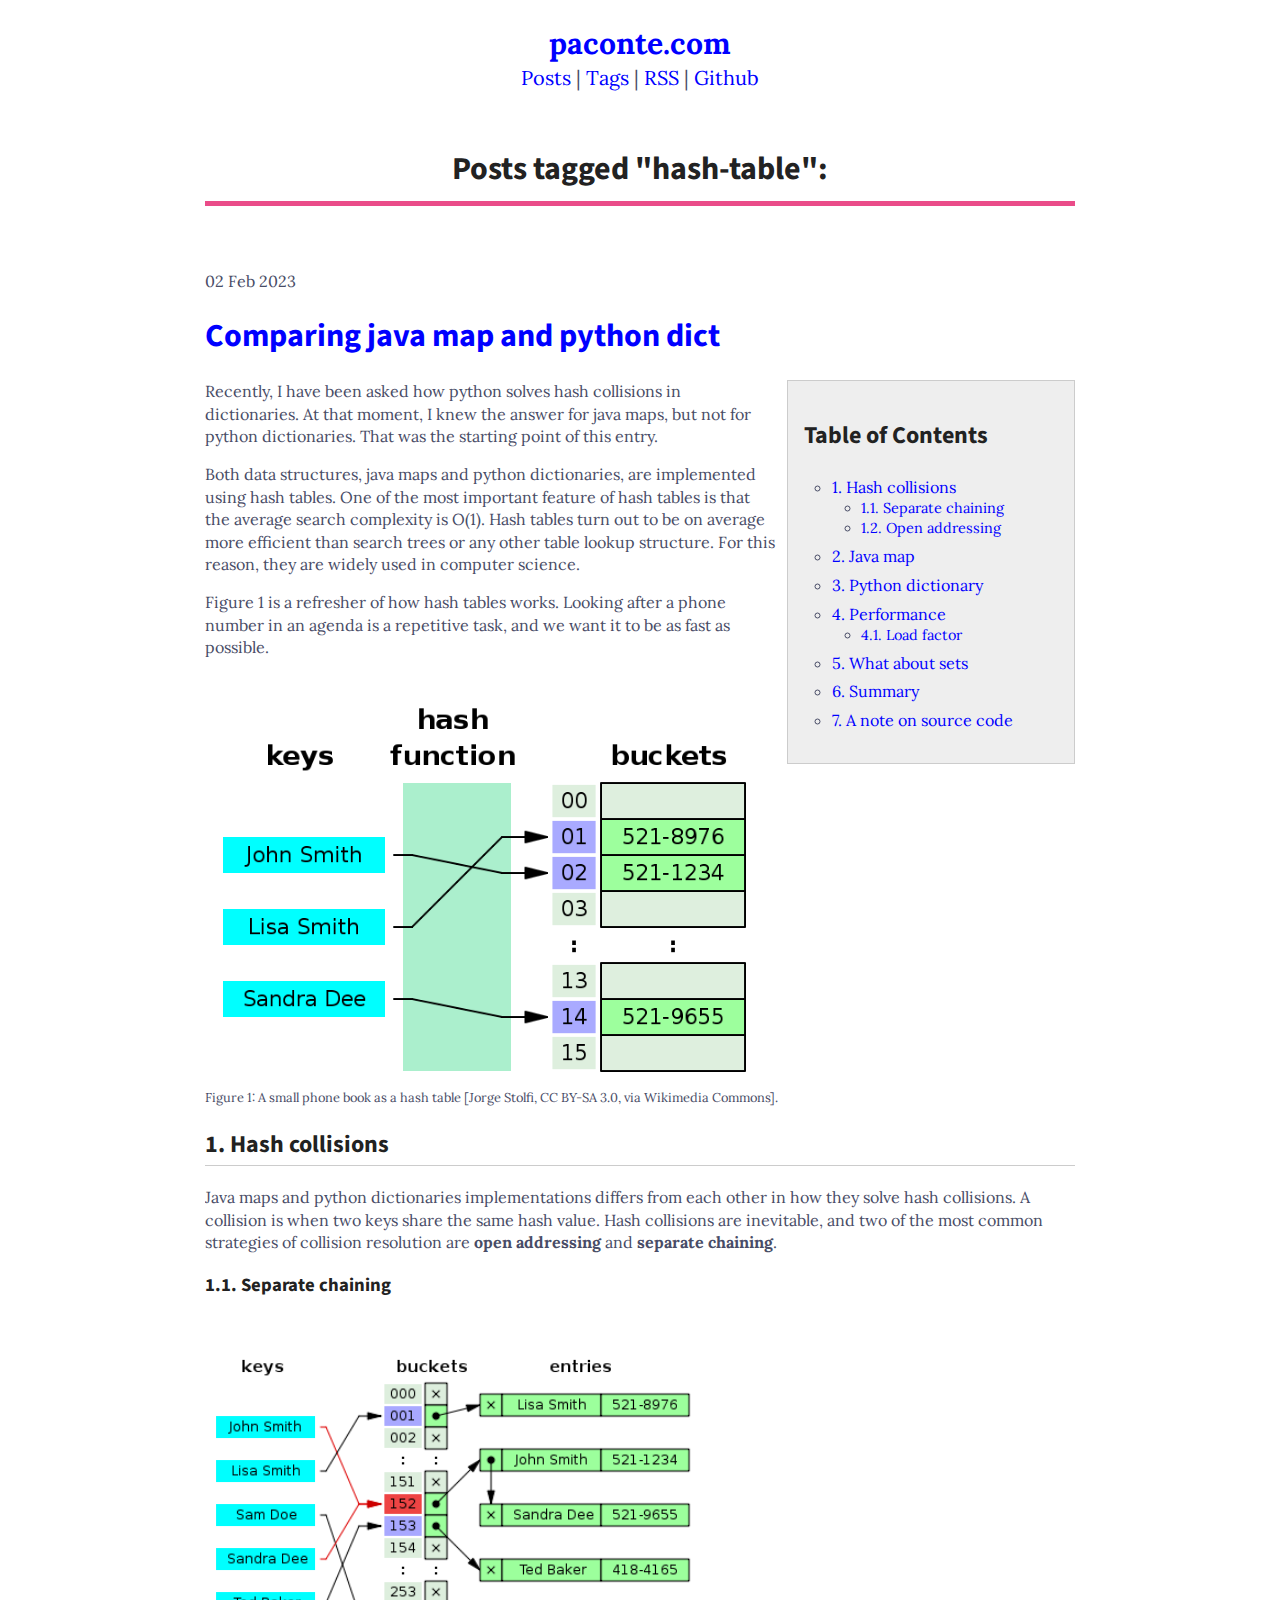
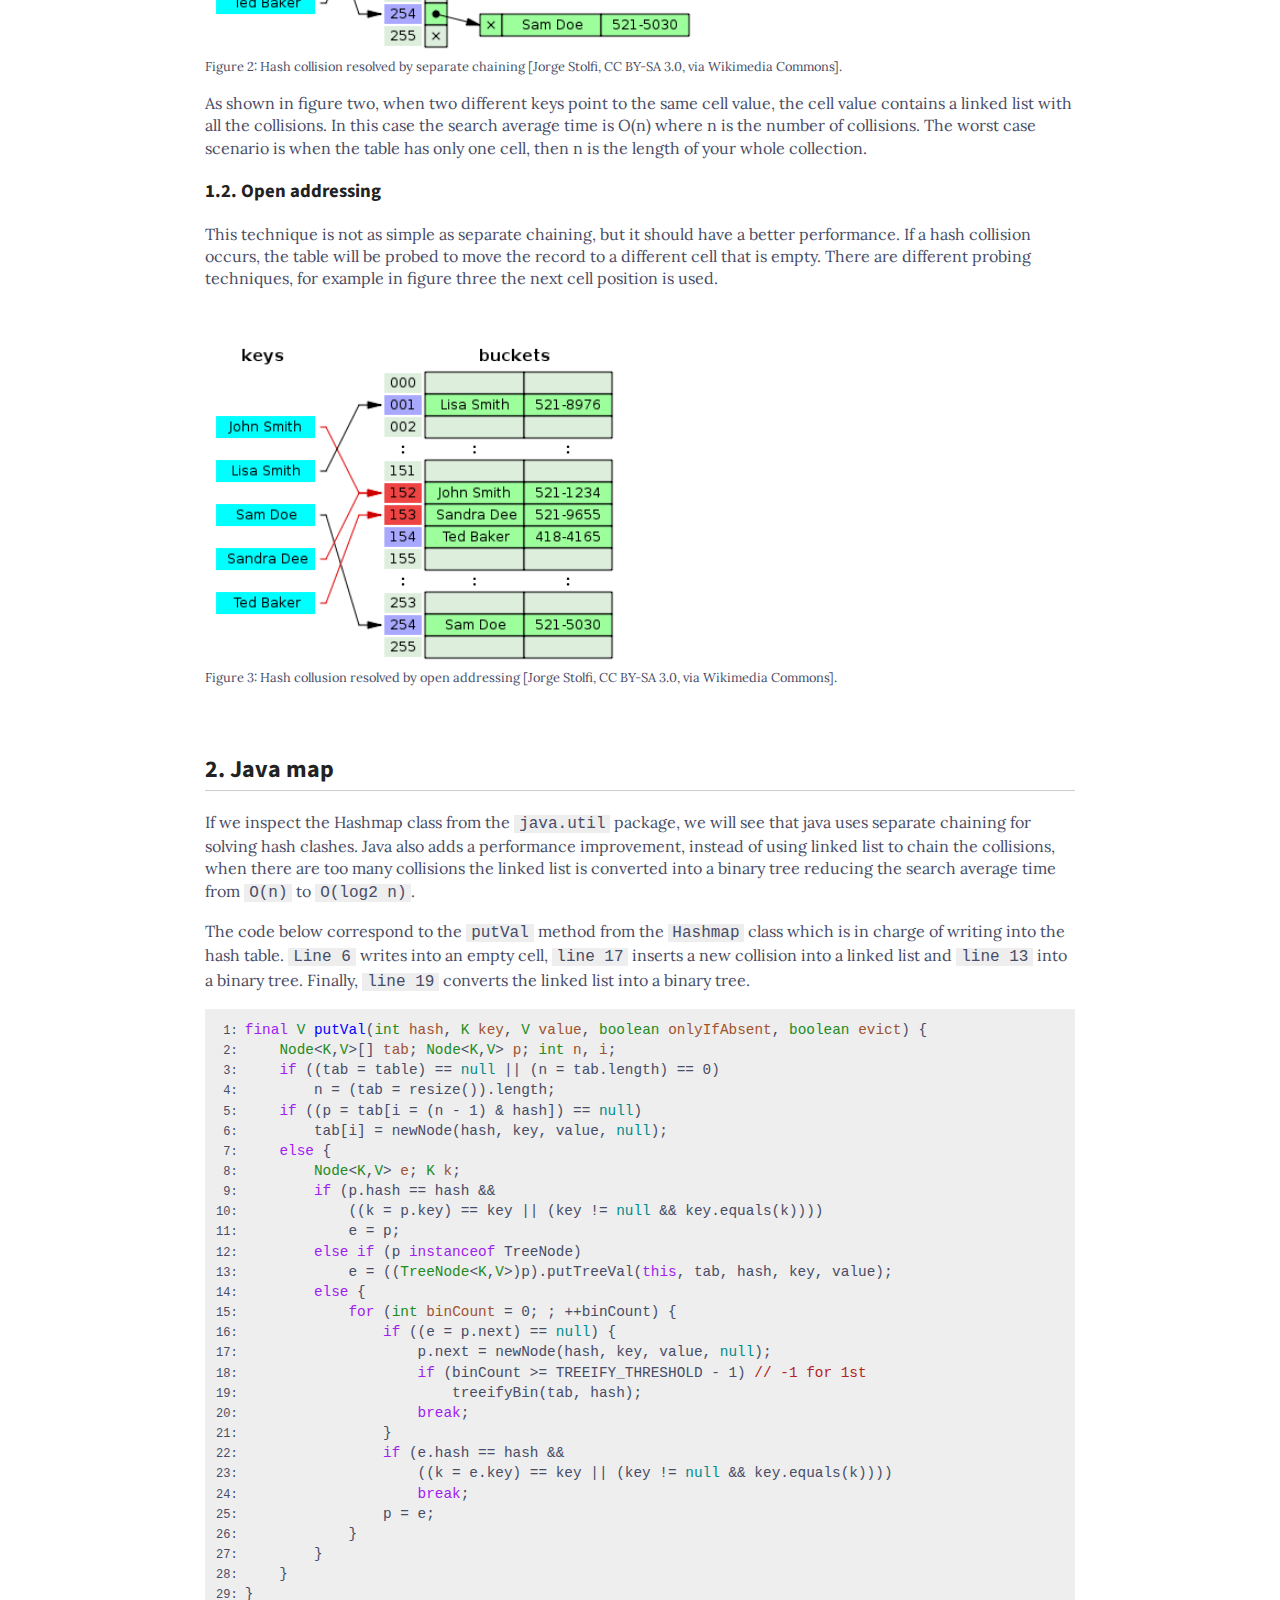
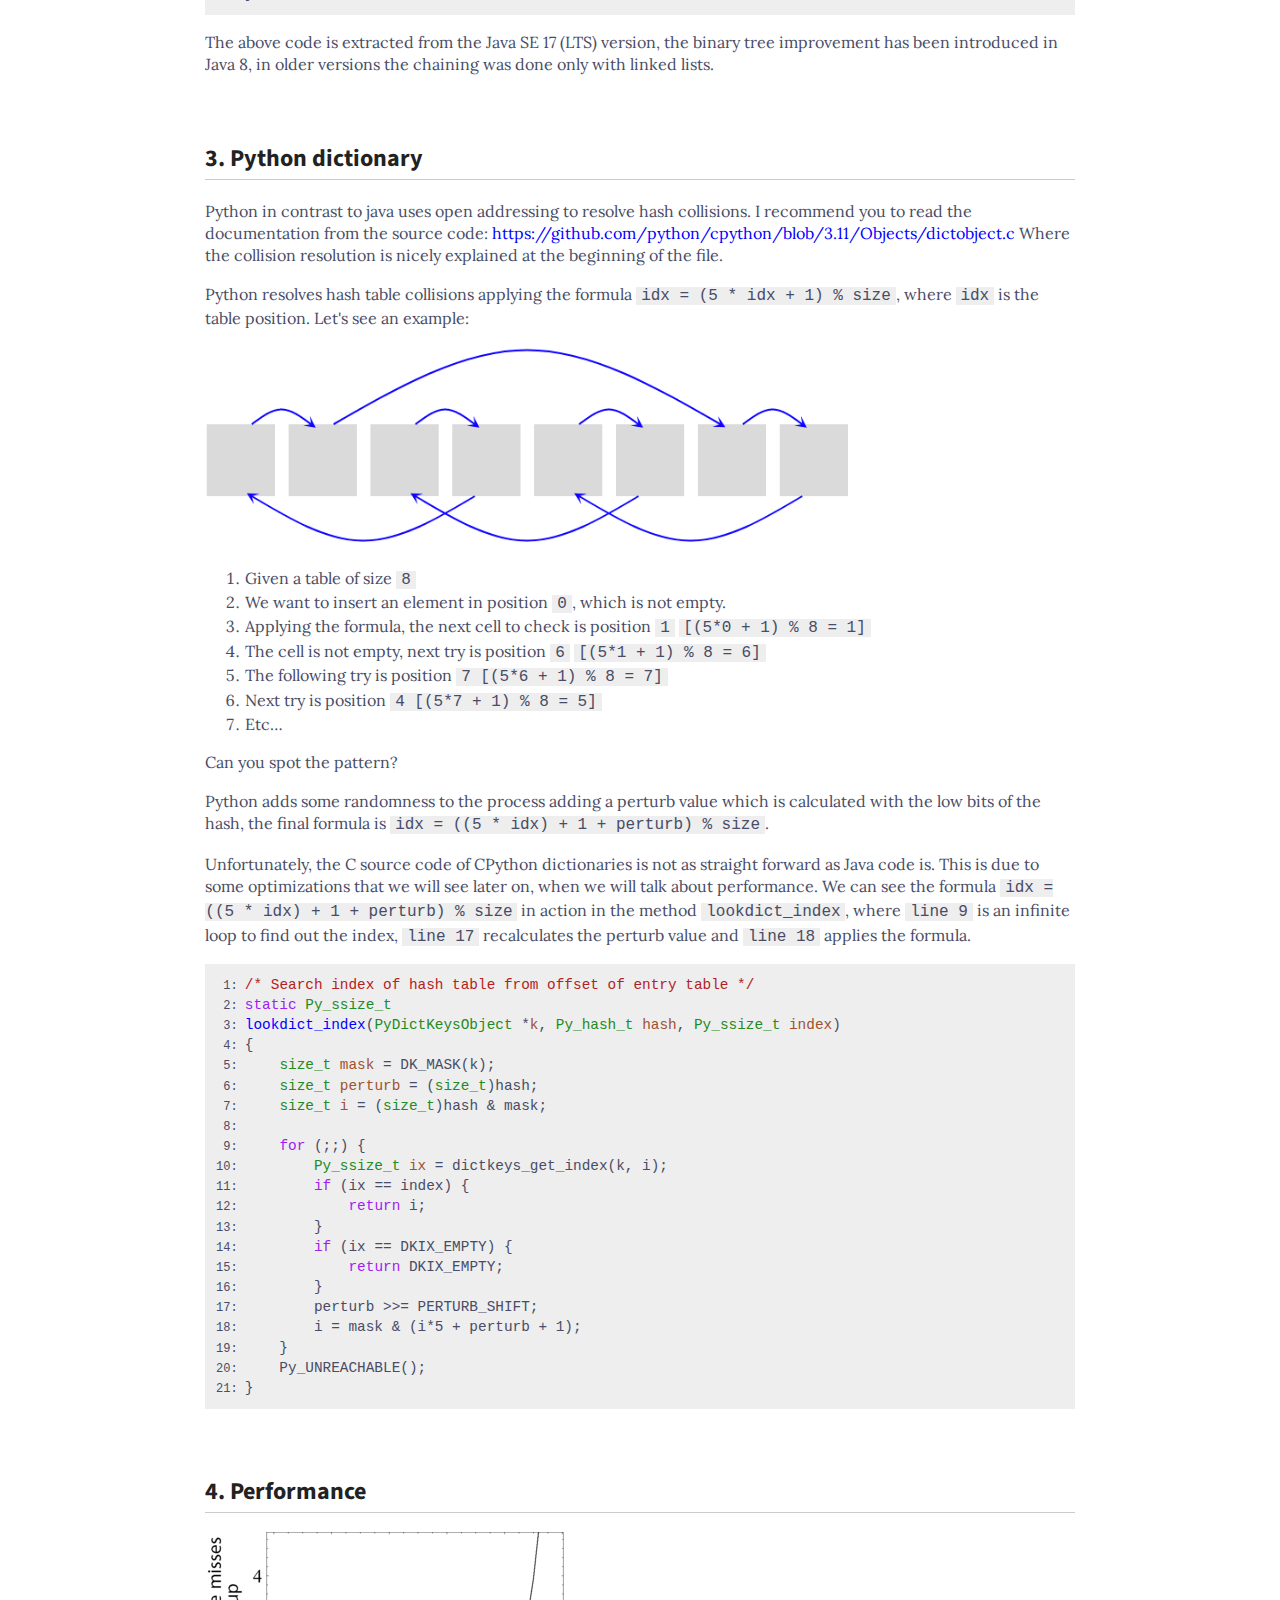
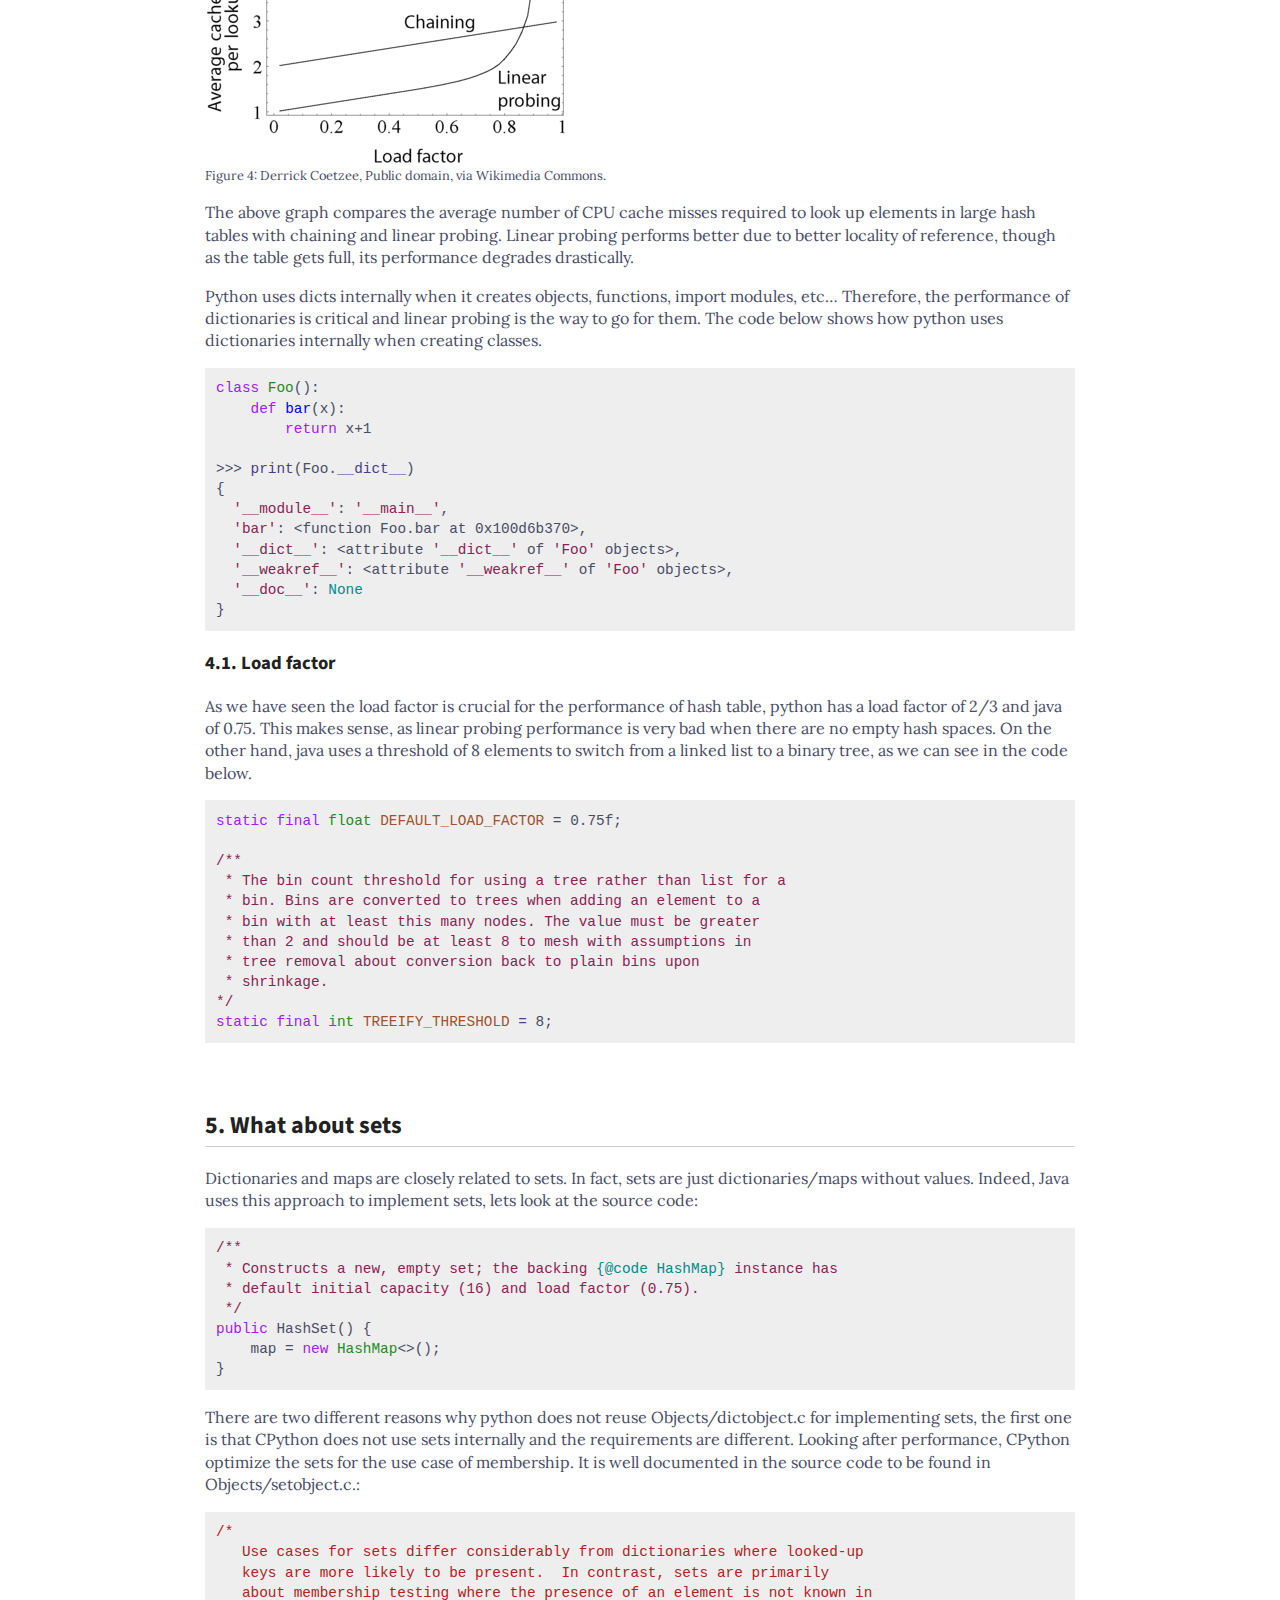
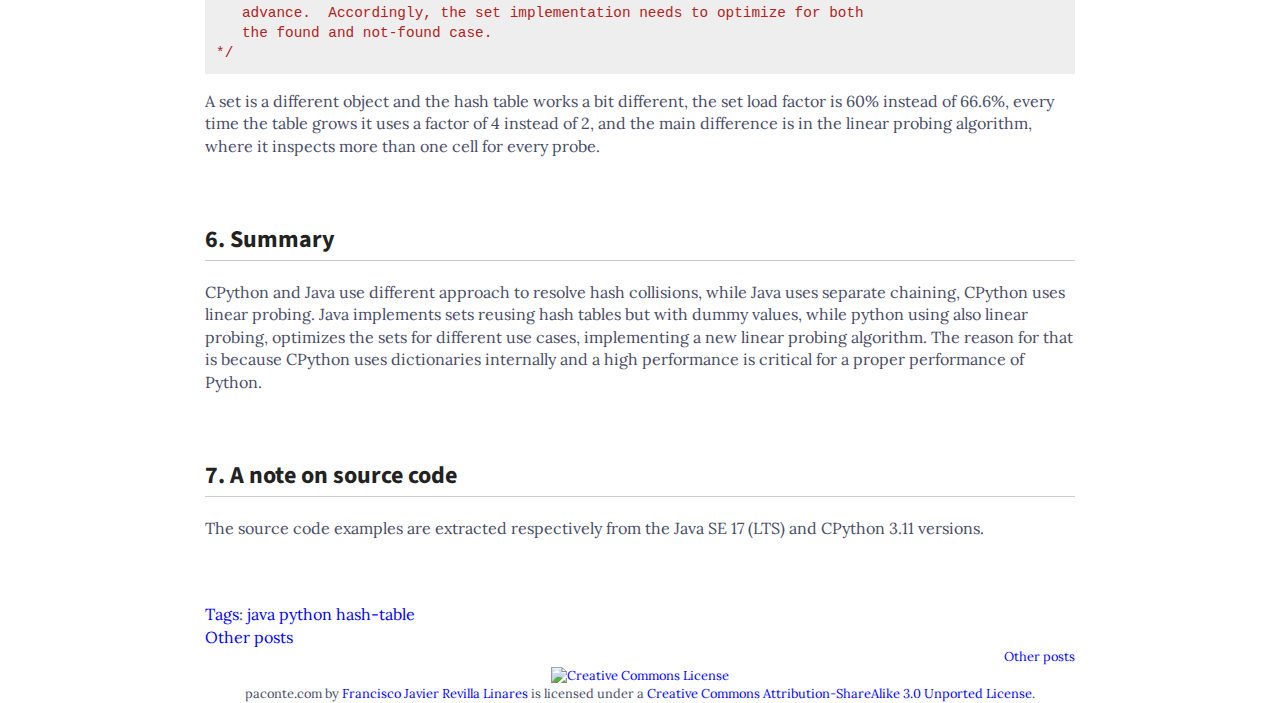
==== tag-hash-table.html @ 25b5b7d2 "First version of the blog." ====
<!DOCTYPE html>
<html lang="en">
<head>
<meta charset="UTF-8">
<link rel="alternate"
      type="application/rss+xml"
      href="https://paconte.com/rss.xml"
      title="RSS feed for https://paconte.com/">
<title>Paconte's blog</title>
<meta name="author" content="Francisco Javier Revilla Linares">
<meta name="referrer" content="no-referrer">
<meta name="viewport" content="initial-scale=1,width=device-width,minimum-scale=1">
<link href= "./static/notes.css" rel="stylesheet" type="text/css" />
<link rel="icon" href="static/favicon.ico"></head>
<body>
<div id="preamble" class="status"><br>
<div class="header">
  <div class="sitelinks">
    <a href="https://paconte.com" style="font-weight:bold;font-size:1.5em;">paconte.com</a><br>
    <a href="https://paconte.com/archive.html">Posts</a>  |  <a href="https://paconte.com/tags.html">Tags</a>  |  <a href="https://paconte.com/rss.xml">RSS</a>  | <a href="https://github.com/paconte">Github</a>
  </div>
</div>
<br>
<br></div>
<div id="content">
<h1 class="title">Posts tagged "hash-table":</h1>
<div class="post-date">02 Feb 2023</div><h1 class="post-title"><a href="https://paconte.com/2023-02-02-comparing-java-map-and-python-dictionary.html">Comparing java map and python dict</a></h1>
<nav id="table-of-contents" role="doc-toc">
<h2>Table of Contents</h2>
<div id="text-table-of-contents" role="doc-toc">
<ul>
<li><a href="#org8d18367">1. Hash collisions</a>
<ul>
<li><a href="#orgeb24349">1.1. Separate chaining</a></li>
<li><a href="#org7d9d505">1.2. Open addressing</a></li>
</ul>
</li>
<li><a href="#orgb540661">2. Java map</a></li>
<li><a href="#orgffb9a43">3. Python dictionary</a></li>
<li><a href="#org7fec450">4. Performance</a>
<ul>
<li><a href="#org183f72b">4.1. Load factor</a></li>
</ul>
</li>
<li><a href="#orgb569bdc">5. What about sets</a></li>
<li><a href="#org23e3da2">6. Summary</a></li>
<li><a href="#org6f526eb">7. A note on source code</a></li>
</ul>
</div>
</nav>
<p>
Recently, I have been asked how python solves hash collisions in
dictionaries. At that moment, I knew the answer for java maps, but
not for python dictionaries. That was the starting point of this entry.<br>
</p>

<p>
Both data structures, java maps and python dictionaries, are implemented
using hash tables. One of the most important feature of hash tables is 
that the average search complexity is O(1). Hash tables turn out to be on
average more efficient than search trees or any other table lookup
structure. For this reason, they are widely used in computer science.<br>
</p>

<p>
Figure 1 is a refresher of how hash tables works. Looking after a phone
number in an agenda is a repetitive task, and we want it to be as fast
as possible.
</p>


<figure id="org9284dd5">
<img src="./images/comparing-java-map-python-dict/hash_table_example_630x460px.svg.png" alt="hash_table_example_630x460px.svg.png" width="567px" height="414px">

<figcaption><span class="figure-number">Figure 1: </span>A small phone book as a hash table [Jorge Stolfi, CC BY-SA 3.0, via Wikimedia Commons].</figcaption>
</figure>


<div id="outline-container-org8d18367" class="outline-2">
<h2 id="org8d18367"><span class="section-number-2">1.</span> Hash collisions</h2>
<div class="outline-text-2" id="text-1">
<p>
Java maps and python dictionaries implementations differs from each
other in how they solve hash collisions. A collision is when two keys
share the same hash value. Hash collisions are inevitable, and two of
the most common strategies of collision resolution are <b>open addressing</b>
and <b>separate chaining</b>.
</p>
</div>

<div id="outline-container-orgeb24349" class="outline-3">
<h3 id="orgeb24349"><span class="section-number-3">1.1.</span> Separate chaining</h3>
<div class="outline-text-3" id="text-1-1">

<figure id="org6eb16a6">
<img src="./images/comparing-java-map-python-dict/hash_table_chaining_450x310px.svg.png" alt="hash_table_chaining_450x310px.svg.png" width="495px" height="341px">

<figcaption><span class="figure-number">Figure 2: </span>Hash collision resolved by separate chaining [Jorge Stolfi, CC BY-SA 3.0, via Wikimedia Commons].</figcaption>
</figure>

<p>
As shown in figure two, when two different keys point to the same cell value,
the cell value contains a linked list with all the collisions. In this case
the search average time is O(n) where n is the number of collisions. The
worst case scenario is when the table has only one cell, then n is the length
of your whole collection.
</p>
</div>
</div>

<div id="outline-container-org7d9d505" class="outline-3">
<h3 id="org7d9d505"><span class="section-number-3">1.2.</span> Open addressing</h3>
<div class="outline-text-3" id="text-1-2">
<p>
This technique is not as simple as separate chaining, but it should have a
better performance. If a hash collision occurs, the table will be probed
to move the record to a different cell that is empty. There are different
probing techniques, for example in figure three the next cell position is used.
</p>


<figure id="orge986632">
<img src="./images/comparing-java-map-python-dict/hash_table_open_addressing_380x330px.svg.png" alt="hash_table_open_addressing_380x330px.svg.png" width="418px" height="363px">

<figcaption><span class="figure-number">Figure 3: </span>Hash collusion resolved by open addressing [Jorge Stolfi, CC BY-SA 3.0, via Wikimedia Commons].</figcaption>
</figure>
</div>
</div>
</div>


<div id="outline-container-orgb540661" class="outline-2">
<h2 id="orgb540661"><span class="section-number-2">2.</span> Java map</h2>
<div class="outline-text-2" id="text-2">
<p>
If we inspect the Hashmap class from the <code>java.util</code> package, we will see
that java uses separate chaining for solving hash clashes. Java also adds
a performance improvement, instead of using linked list to chain the
collisions, when there are too many collisions the linked list is
converted into a binary tree reducing the search average time from <code>O(n)</code>
to <code>O(log2 n)</code>.
</p>

<p>
The code below correspond to the <code>putVal</code> method from the <code>Hashmap</code>
class which is in
charge of writing into the hash table. <code>Line 6</code> writes into an empty
cell, <code>line 17</code> inserts a new collision into a linked list and <code>line 13</code>
into a binary tree. Finally, <code>line 19</code> converts the linked list into a
binary tree.
</p>

<div class="org-src-container">
<pre class="src src-java"><span class="linenr"> 1: </span><span style="color: #a020f0;">final</span> <span style="color: #228b22;">V</span> <span style="color: #0000ff;">putVal</span>(<span style="color: #228b22;">int</span> <span style="color: #a0522d;">hash</span>, <span style="color: #228b22;">K</span> <span style="color: #a0522d;">key</span>, <span style="color: #228b22;">V</span> <span style="color: #a0522d;">value</span>, <span style="color: #228b22;">boolean</span> <span style="color: #a0522d;">onlyIfAbsent</span>, <span style="color: #228b22;">boolean</span> <span style="color: #a0522d;">evict</span>) {
<span class="linenr"> 2: </span>    <span style="color: #228b22;">Node</span>&lt;<span style="color: #228b22;">K</span>,<span style="color: #228b22;">V</span>&gt;[] <span style="color: #a0522d;">tab</span>; <span style="color: #228b22;">Node</span>&lt;<span style="color: #228b22;">K</span>,<span style="color: #228b22;">V</span>&gt; <span style="color: #a0522d;">p</span>; <span style="color: #228b22;">int</span> <span style="color: #a0522d;">n</span>, <span style="color: #a0522d;">i</span>;
<span class="linenr"> 3: </span>    <span style="color: #a020f0;">if</span> ((tab = table) == <span style="color: #008b8b;">null</span> || (n = tab.length) == 0)
<span class="linenr"> 4: </span>        n = (tab = resize()).length;
<span class="linenr"> 5: </span>    <span style="color: #a020f0;">if</span> ((p = tab[i = (n - 1) &amp; hash]) == <span style="color: #008b8b;">null</span>)
<span class="linenr"> 6: </span>        tab[i] = newNode(hash, key, value, <span style="color: #008b8b;">null</span>);
<span class="linenr"> 7: </span>    <span style="color: #a020f0;">else</span> {
<span class="linenr"> 8: </span>        <span style="color: #228b22;">Node</span>&lt;<span style="color: #228b22;">K</span>,<span style="color: #228b22;">V</span>&gt; <span style="color: #a0522d;">e</span>; <span style="color: #228b22;">K</span> <span style="color: #a0522d;">k</span>;
<span class="linenr"> 9: </span>        <span style="color: #a020f0;">if</span> (p.hash == hash &amp;&amp;
<span class="linenr">10: </span>            ((k = p.key) == key || (key != <span style="color: #008b8b;">null</span> &amp;&amp; key.equals(k))))
<span class="linenr">11: </span>            e = p;
<span class="linenr">12: </span>        <span style="color: #a020f0;">else</span> <span style="color: #a020f0;">if</span> (p <span style="color: #a020f0;">instanceof</span> TreeNode)
<span class="linenr">13: </span>            e = ((<span style="color: #228b22;">TreeNode</span>&lt;<span style="color: #228b22;">K</span>,<span style="color: #228b22;">V</span>&gt;)p).putTreeVal(<span style="color: #a020f0;">this</span>, tab, hash, key, value);
<span class="linenr">14: </span>        <span style="color: #a020f0;">else</span> {
<span class="linenr">15: </span>            <span style="color: #a020f0;">for</span> (<span style="color: #228b22;">int</span> <span style="color: #a0522d;">binCount</span> = 0; ; ++binCount) {
<span class="linenr">16: </span>                <span style="color: #a020f0;">if</span> ((e = p.next) == <span style="color: #008b8b;">null</span>) {
<span class="linenr">17: </span>                    p.next = newNode(hash, key, value, <span style="color: #008b8b;">null</span>);
<span class="linenr">18: </span>                    <span style="color: #a020f0;">if</span> (binCount &gt;= TREEIFY_THRESHOLD - 1) <span style="color: #b22222;">// </span><span style="color: #b22222;">-1 for 1st</span>
<span class="linenr">19: </span>                        treeifyBin(tab, hash);
<span class="linenr">20: </span>                    <span style="color: #a020f0;">break</span>;
<span class="linenr">21: </span>                }
<span class="linenr">22: </span>                <span style="color: #a020f0;">if</span> (e.hash == hash &amp;&amp;
<span class="linenr">23: </span>                    ((k = e.key) == key || (key != <span style="color: #008b8b;">null</span> &amp;&amp; key.equals(k))))
<span class="linenr">24: </span>                    <span style="color: #a020f0;">break</span>;
<span class="linenr">25: </span>                p = e;
<span class="linenr">26: </span>            }
<span class="linenr">27: </span>        }
<span class="linenr">28: </span>    }
<span class="linenr">29: </span>}
</pre>
</div>

<p>
The above code is extracted from the Java SE 17 (LTS) version, the binary
tree improvement has been introduced in Java 8, in older versions the
chaining was done only with linked lists.
</p>
</div>
</div>


<div id="outline-container-orgffb9a43" class="outline-2">
<h2 id="orgffb9a43"><span class="section-number-2">3.</span> Python dictionary</h2>
<div class="outline-text-2" id="text-3">
<p>
Python in contrast to java uses open addressing to resolve hash collisions.
I recommend you to read the documentation from the source code: 
<a href="https://github.com/python/cpython/blob/3.11/Objects/dictobject.c">https://github.com/python/cpython/blob/3.11/Objects/dictobject.c</a>
Where the collision resolution is nicely explained at the beginning of the
file.
</p>

<p>
Python resolves hash table collisions applying the formula
<code>idx = (5 * idx + 1) % size</code>, where <code>idx</code> is the table position. 
Let's see an example:<br>
</p>


<figure id="org8027142">
<img src="./images/comparing-java-map-python-dict/python_open_chaining_formula_720x228px.png" alt="python_open_chaining_formula_720x228px.png" width="648px" height="205px">

</figure>

<ol class="org-ol">
<li>Given a table of size <code>8</code></li>
<li>We want to insert an element in position <code>0</code>, which is not empty.</li>
<li>Applying the formula, the next cell to check is position <code>1</code>  <code>[(5*0 + 1) % 8 = 1]</code></li>
<li>The cell is not empty, next try is position <code>6</code> <code>[(5*1 + 1) % 8 = 6]</code></li>
<li>The following try is position <code>7 [(5*6 + 1) % 8 = 7]</code></li>
<li>Next try is position  <code>4 [(5*7 + 1) % 8 = 5]</code></li>
<li>Etc&#x2026;</li>
</ol>

<p>
Can you spot the pattern?
</p>

<p>
Python adds some randomness to the process adding a perturb value which is
calculated with the low bits of the hash, the final formula is
<code>idx = ((5 * idx) + 1 + perturb) % size</code>.
</p>


<p>
Unfortunately, the C source code of CPython dictionaries is not as straight
forward as Java code is. This is due to some optimizations that we will
see later on, when we will talk about performance. We can see the formula
<code>idx = ((5 * idx) + 1 + perturb) % size</code>
in action in the method <code>lookdict_index</code>, where <code>line 9</code> is an infinite
loop to find out the index, <code>line 17</code> recalculates the perturb value and
<code>line 18</code> applies the formula.
</p>


<div class="org-src-container">
<pre class="src src-c"><span class="linenr"> 1: </span><span style="color: #b22222;">/* </span><span style="color: #b22222;">Search index of hash table from offset of entry table</span><span style="color: #b22222;"> */</span>
<span class="linenr"> 2: </span><span style="color: #a020f0;">static</span> <span style="color: #228b22;">Py_ssize_t</span>
<span class="linenr"> 3: </span><span style="color: #0000ff;">lookdict_index</span>(<span style="color: #228b22;">PyDictKeysObject</span> *<span style="color: #a0522d;">k</span>, <span style="color: #228b22;">Py_hash_t</span> <span style="color: #a0522d;">hash</span>, <span style="color: #228b22;">Py_ssize_t</span> <span style="color: #a0522d;">index</span>)
<span class="linenr"> 4: </span>{
<span class="linenr"> 5: </span>    <span style="color: #228b22;">size_t</span> <span style="color: #a0522d;">mask</span> = DK_MASK(k);
<span class="linenr"> 6: </span>    <span style="color: #228b22;">size_t</span> <span style="color: #a0522d;">perturb</span> = (<span style="color: #228b22;">size_t</span>)hash;
<span class="linenr"> 7: </span>    <span style="color: #228b22;">size_t</span> <span style="color: #a0522d;">i</span> = (<span style="color: #228b22;">size_t</span>)hash &amp; mask;
<span class="linenr"> 8: </span>
<span class="linenr"> 9: </span>    <span style="color: #a020f0;">for</span> (;;) {
<span class="linenr">10: </span>        <span style="color: #228b22;">Py_ssize_t</span> <span style="color: #a0522d;">ix</span> = dictkeys_get_index(k, i);
<span class="linenr">11: </span>        <span style="color: #a020f0;">if</span> (ix == index) {
<span class="linenr">12: </span>            <span style="color: #a020f0;">return</span> i;
<span class="linenr">13: </span>        }
<span class="linenr">14: </span>        <span style="color: #a020f0;">if</span> (ix == DKIX_EMPTY) {
<span class="linenr">15: </span>            <span style="color: #a020f0;">return</span> DKIX_EMPTY;
<span class="linenr">16: </span>        }
<span class="linenr">17: </span>        perturb &gt;&gt;= PERTURB_SHIFT;
<span class="linenr">18: </span>        i = mask &amp; (i*5 + perturb + 1);
<span class="linenr">19: </span>    }
<span class="linenr">20: </span>    Py_UNREACHABLE();
<span class="linenr">21: </span>}
</pre>
</div>
</div>
</div>

<div id="outline-container-org7fec450" class="outline-2">
<h2 id="org7fec450"><span class="section-number-2">4.</span> Performance</h2>
<div class="outline-text-2" id="text-4">

<figure id="orga9baba5">
<img src="./images/comparing-java-map-python-dict/hash_table_average_insertion_time_362x235px.png" alt="hash_table_average_insertion_time_362x235px.png" width="362px" height="235px">

<figcaption><span class="figure-number">Figure 4: </span>Derrick Coetzee, Public domain, via Wikimedia Commons.</figcaption>
</figure>


<p>
The above graph compares the average number of CPU cache
misses required to look up elements in large hash tables with chaining
and linear probing. Linear probing performs better due to better locality
of reference, though as the table gets full, its performance degrades
drastically.
</p>

<p>
Python uses dicts internally when it creates objects, functions,
import modules, etc&#x2026; Therefore, the performance of dictionaries is
critical and linear probing is the way to go for them. The code below
shows how python uses dictionaries internally when creating classes.
</p>

<div class="org-src-container">
<pre class="src src-python"><span style="color: #a020f0;">class</span> <span style="color: #228b22;">Foo</span>():
    <span style="color: #a020f0;">def</span> <span style="color: #0000ff;">bar</span>(x):
        <span style="color: #a020f0;">return</span> x+1

&gt;&gt;&gt; <span style="color: #483d8b;">print</span>(Foo.<span style="color: #483d8b;">__dict__</span>)
{
  <span style="color: #8b2252;">'__module__'</span>: <span style="color: #8b2252;">'__main__'</span>,
  <span style="color: #8b2252;">'bar'</span>: &lt;function Foo.bar at 0x100d6b370&gt;,
  <span style="color: #8b2252;">'__dict__'</span>: &lt;attribute <span style="color: #8b2252;">'__dict__'</span> of <span style="color: #8b2252;">'Foo'</span> objects&gt;,
  <span style="color: #8b2252;">'__weakref__'</span>: &lt;attribute <span style="color: #8b2252;">'__weakref__'</span> of <span style="color: #8b2252;">'Foo'</span> objects&gt;,
  <span style="color: #8b2252;">'__doc__'</span>: <span style="color: #008b8b;">None</span>
}
</pre>
</div>
</div>


<div id="outline-container-org183f72b" class="outline-3">
<h3 id="org183f72b"><span class="section-number-3">4.1.</span> Load factor</h3>
<div class="outline-text-3" id="text-4-1">
<p>
As we have seen the load factor is crucial for the performance of hash table,
python has a load factor of 2/3 and java of 0.75. This makes sense, as linear
probing performance is very bad when there are no empty hash spaces. On the
other hand, java uses a threshold of 8 elements to switch from a linked list
to a binary tree, as we can see in the code below.
</p>

<div class="org-src-container">
<pre class="src src-java"><span style="color: #a020f0;">static</span> <span style="color: #a020f0;">final</span> <span style="color: #228b22;">float</span> <span style="color: #a0522d;">DEFAULT_LOAD_FACTOR</span> = 0.75f;

<span style="color: #8b2252;">/**</span>
<span style="color: #8b2252;"> * The bin count threshold for using a tree rather than list for a</span>
<span style="color: #8b2252;"> * bin. Bins are converted to trees when adding an element to a</span>
<span style="color: #8b2252;"> * bin with at least this many nodes. The value must be greater</span>
<span style="color: #8b2252;"> * than 2 and should be at least 8 to mesh with assumptions in</span>
<span style="color: #8b2252;"> * tree removal about conversion back to plain bins upon</span>
<span style="color: #8b2252;"> * shrinkage.</span>
<span style="color: #8b2252;">*/</span>
<span style="color: #a020f0;">static</span> <span style="color: #a020f0;">final</span> <span style="color: #228b22;">int</span> <span style="color: #a0522d;">TREEIFY_THRESHOLD</span> = 8;
</pre>
</div>
</div>
</div>
</div>


<div id="outline-container-orgb569bdc" class="outline-2">
<h2 id="orgb569bdc"><span class="section-number-2">5.</span> What about sets</h2>
<div class="outline-text-2" id="text-5">
<p>
Dictionaries and maps are closely related to sets. In fact, sets are just
dictionaries/maps without values. Indeed, Java uses this approach to
implement sets, lets look at the source code: 
</p>

<div class="org-src-container">
<pre class="src src-java"><span style="color: #8b2252;">/**</span>
<span style="color: #8b2252;"> * Constructs a new, empty set; the backing </span><span style="color: #008b8b;">{@code HashMap}</span><span style="color: #8b2252;"> instance has</span>
<span style="color: #8b2252;"> * default initial capacity (16) and load factor (0.75).</span>
<span style="color: #8b2252;"> */</span>
<span style="color: #a020f0;">public</span> HashSet() {
    map = <span style="color: #a020f0;">new</span> <span style="color: #228b22;">HashMap</span>&lt;&gt;();
}
</pre>
</div>

<p>
There are two different reasons why python does not reuse Objects/dictobject.c for
implementing sets,
the first one is that CPython does not use sets internally and the requirements
are different. Looking after performance, CPython optimize the sets for the use
case of membership. It is well documented in the source code to be found in
Objects/setobject.c.:
</p>

<div class="org-src-container">
<pre class="src src-c"><span style="color: #b22222;">/*</span>
<span style="color: #b22222;">   Use cases for sets differ considerably from dictionaries where looked-up</span>
<span style="color: #b22222;">   keys are more likely to be present.  In contrast, sets are primarily</span>
<span style="color: #b22222;">   about membership testing where the presence of an element is not known in</span>
<span style="color: #b22222;">   advance.  Accordingly, the set implementation needs to optimize for both</span>
<span style="color: #b22222;">   the found and not-found case.</span>
<span style="color: #b22222;">*/</span>
</pre>
</div>

<p>
A set is a different object and the hash table works a bit different,
the set load factor is 60% instead of 66.6%, every time the table grows
it uses a factor of 4 instead of 2, and the main difference is in the
linear probing algorithm, where it inspects more than one cell for every
probe. 
</p>
</div>
</div>

<div id="outline-container-org23e3da2" class="outline-2">
<h2 id="org23e3da2"><span class="section-number-2">6.</span> Summary</h2>
<div class="outline-text-2" id="text-6">
<p>
CPython and Java use different approach to resolve hash collisions,
while Java uses separate chaining, CPython uses linear probing. Java
implements sets reusing hash tables but with dummy values, while python
using also linear probing, optimizes the sets for different use cases,
implementing a new linear probing algorithm. The reason for that is because
CPython uses dictionaries internally and a high performance is critical
for a proper performance of Python.
</p>
</div>
</div>

<div id="outline-container-org6f526eb" class="outline-2">
<h2 id="org6f526eb"><span class="section-number-2">7.</span> A note on source code</h2>
<div class="outline-text-2" id="text-7">
<p>
The source code examples are extracted respectively from the Java SE 17
(LTS) and CPython 3.11 versions.
</p>
</div>
</div>
<div class="taglist"><a href="https://paconte.com/tags.html">Tags</a>: <a href="https://paconte.com/tag-java.html">java</a> <a href="https://paconte.com/tag-python.html">python</a> <a href="https://paconte.com/tag-hash-table.html">hash-table</a> </div><div id="archive">
<a href="https://paconte.com/archive.html">Other posts</a>
</div>
</div>
<div id="postamble" class="status"><div id="archive"><a href="https://paconte.com/archive.html">Other posts</a></div>
<center><a rel="license" href="https://creativecommons.org/licenses/by-sa/3.0/"><img alt="Creative Commons License" style="border-width:0" src="https://i.creativecommons.org/l/by-sa/3.0/88x31.png" /></a><br /><span xmlns:dct="https://purl.org/dc/terms/" href="https://purl.org/dc/dcmitype/Text" property="dct:title" rel="dct:type">paconte.com</span> by <a xmlns:cc="https://creativecommons.org/ns#" href="https://paconte.com" property="cc:attributionName" rel="cc:attributionURL">Francisco Javier Revilla Linares</a> is licensed under a <a rel="license" href="https://creativecommons.org/licenses/by-sa/3.0/">Creative Commons Attribution-ShareAlike 3.0 Unported License</a>.</center></div>
</body>
</html>
---- static/notes.css ----
/* Welcome to Compass.
 * In this file you should write your main styles. (or centralize your imports)
 * Import this file using the following HTML or equivalent:
 * <link href="/static/css/notes.css" media="screen, projection" rel="stylesheet" type="text/css" /> */
/* use normalize.css instead of reset
   http://stackoverflow.com/a/8357635/114833 */
/* @import "compass/reset"; */
@import "https://fonts.googleapis.com/css?family=Lora:400,400i,700,700i|Source+Code+Pro|Source+Sans+Pro:700,700i";
/*! HTML5 Boilerplate v4.3.0 | MIT License | http://h5bp.com/ */
/*
 * What follows is the result of much research on cross-browser styling.
 * Credit left inline and big thanks to Nicolas Gallagher, Jonathan Neal,
 * Kroc Camen, and the H5BP dev community and team.
 */
/* ==========================================================================
   Base styles: opinionated defaults
   ========================================================================== */
html,
button,
input,
select,
textarea {
  color: #484C66;
}

html {
  font-size: 90%;
  line-height: 1.4;
}

*,
*:before,
*:after {
  -moz-box-sizing: border-box;
  -webkit-box-sizing: border-box;
  box-sizing: border-box;
}

a {
  white-space: pre;
  white-space: pre-wrap;
  white-space: pre-line;
  white-space: -pre-wrap;
  white-space: -o-pre-wrap;
  white-space: -moz-pre-wrap;
  white-space: -hp-pre-wrap;
  word-wrap: break-word;
  text-decoration: none;
}
a:hover {
  color: #EA4C89;
}

/*
 * Remove text-shadow in selection highlight: h5bp.com/i
 * These selection rule sets have to be separate.
 * Customize the background color to match your design.
 */
::-moz-selection {
  background: #EA4C89;
  color: #FFF;
  text-shadow: none;
}

::selection {
  background: #EA4C89;
  color: #FFF;
  text-shadow: none;
}

/*
 * A better looking default horizontal rule
 */
hr {
  display: block;
  height: 1px;
  border: 0;
  border-top: 1px dashed #CCC;
  margin: 1em 0;
  padding: 0;
}

/*
 * Remove the gap between images, videos, audio and canvas and the bottom of
 * their containers: h5bp.com/i/440
 */
audio,
canvas,
img,
video {
  vertical-align: middle;
}

/*
 * Remove default fieldset styles.
 */
fieldset {
  border: 0;
  margin: 0;
  padding: 0;
}

/*
 * Allow only vertical resizing of textareas.
 */
textarea {
  resize: vertical;
}

/* ==========================================================================
   Author's custom styles
   ========================================================================== */
.todo,
.done,
.tag {
  font-family: "Source Pro", Monaco, "Courier New", monospace;
  padding: 0 0.3em;
  background-color: #EEE;
  border: 1px solid #CCC;
}

.todo {
  color: #DD4433;
}

.done {
  color: #44934B;
}

.tag {
  font-size: 80%;
  font-weight: normal;
  margin: 0 0.3em;
  display: none;
}

.timestamp {
  color: #BEBEBE;
}

.timestamp-kwd {
  color: #5F9EA0;
}

.right {
  margin-left: auto;
  margin-right: 0px;
  text-align: right;
}

.left {
  margin-left: 0px;
  margin-right: auto;
  text-align: left;
}

.center {
  margin-left: auto;
  margin-right: auto;
  text-align: center;
}

.underline {
  text-decoration: underline;
}

#postamble p,
#preamble p {
  font-size: 90%;
  margin: .2em;
}

pre,
code {
  font-family: "Source Pro", Monaco, "Courier New", monospace;
  padding-left: 0.3em;
  padding-right: 0.3em;
}

pre {
  font-size: 90%;
  padding: 8pt;
  overflow: auto;
  white-space: pre;
  word-wrap: normal;
}

pre.src {
  position: relative;
}
pre.src:before {
  display: none;
  position: absolute;
  background-color: #FFF;
  top: 0.5em;
  right: 0.5em;
  padding: 4px;
  border: 1px solid #CCC;
}

pre.src-sh:before {
  content: "Shell Script";
}

pre.src-bash:before {
  content: "Bash Script";
}

pre.src-emacs-lisp:before {
  content: "Emacs Lisp";
}

pre.src-R:before {
  content: "R";
}

pre.src-perl:before {
  content: "Perl";
}

pre.src-java:before {
  content: "Java";
}

pre.src-sql:before {
  content: "SQL";
}

pre.src-c:before {
  content: "C";
}

pre.src-cpp:before {
  content: "C++";
}

pre.src-html:before {
  content: "HTML";
}

table {
  border-collapse: collapse;
  display: block;
  overflow-x: auto;
}

caption.t-above {
  caption-side: top;
}

caption.t-bottom {
  caption-side: bottom;
}

td, th {
  vertical-align: top;
  border: 1px solid #CCC;
  padding: 0.5em;
}

th.right {
  text-align: center;
}

th.left {
  text-align: center;
}

th.center {
  text-align: center;
}

td.right {
  text-align: right;
}

td.left {
  text-align: left;
}

td.center {
  text-align: center;
}

dt {
  font-weight: bold;
}

#footnotes {
  border-top: 5px solid #EA4C89;
  margin-bottom: 5em;
}
#footnotes h2 {
  display: none;
}

#text-footnotes {
  margin-top: 1em;
}

.footpara:nth-child(2) {
  display: inline;
}

.footpara {
  display: block;
}

.footdef sup:before {
  content: "[";
}
.footdef sup:after {
  content: "]";
}
.footdef p {
  display: inline;
}

figure {
    margin: 0;
}
figure img {
  max-width: 100%;
}

figcaption {
    #text-align: center;
  font-size: 0.8rem;
}

.inlinetask {
  padding: 10px;
  border: 2px solid gray;
  margin: 10px;
  background: #ffffcc;
}

#org-div-home-and-up {
  text-align: right;
  font-size: 70%;
  white-space: nowrap;
}

textarea {
  overflow-x: auto;
}

.linenr {
  font-size: smaller;
}

.code-highlighted {
  background-color: #ffff00;
}

.org-info-js_info-navigation {
  border-style: none;
}

#org-info-js_console-label {
  font-size: 10px;
  font-weight: bold;
  white-space: nowrap;
}

.org-info-js_search-highlight {
  background-color: #ffff00;
  color: #000000;
  font-weight: bold;
}

p.verse,
blockquote {
  margin: 0;
  padding: 0;
  padding-left: 3%;
  border-left: 5px solid #EA4C89;
}

body {
  font-family: Lora, Palatino, Georgia, serif;
  width: 92%;
#  max-width: 1024px;
  max-width: 23cm;
  margin: 0 auto;
  background-color: #FFF;
}

h2 {
  line-height: 1.62em;
}

.title {
  margin: 0 0 2em 0;
  line-height: 2em;
  border-bottom: 5px solid #EA4C89;
  text-align: center;
}

#postamble {
  font-size: 80%;
  line-height: 1.4em;
  text-align: right;
}

h1, h2, h3, h4, h5, h6 {
  font-family: "Source Sans Pro", sans-serif;
  color: #222;
}

.outline-2 {
  margin-bottom: 4em;
}
.outline-2 h2 {
  border-bottom: 1px solid #CCC;
}

.outline-text-2 code, pre {
  background-color: #EEE;
}

#table-of-contents {
  display: none;
  margin-left: 0.5em;
}

#text-table-of-contents ul {
  padding-left: 1.8em;
}
#text-table-of-contents li {
  list-style-type: circle;
  margin: 0.4em 0;
}
#text-table-of-contents ul ul {
  margin: 0;
}
#text-table-of-contents li li {
  font-weight: normal;
  font-size: 90%;
  margin: 0;
}

#content {
  overflow: hidden;
  *zoom: 1;
}

/* ==========================================================================
   EXAMPLE Media Queries for Responsive Design.
   These examples override the primary ('mobile first') styles.
   Modify as content requires.
   ========================================================================== */
@media only screen and (min-width: 35em) {
  /* Style adjustments for viewports that meet the condition */
}
@media print, (-o-min-device-pixel-ratio: 5 / 4), (-webkit-min-device-pixel-ratio: 1.25), (min-resolution: 120dpi) {
  /* Style adjustments for high resolution devices */
}
/* ==========================================================================
   Print styles.
   Inlined to avoid required HTTP connection: h5bp.com/r
   ========================================================================== */
@media print {
  * {
    background: transparent !important;
    color: #000 !important;
    /* Black prints faster: h5bp.com/s */
    box-shadow: none !important;
    text-shadow: none !important;
  }

  a,
  a:visited {
    text-decoration: underline;
  }

  a[href]:after {
    content: " (" attr(href) ")";
  }

  abbr[title]:after {
    content: " (" attr(title) ")";
  }

  /*
   * Don't show links for images, or javascript/internal links
   */
  .ir a:after,
  a[href^="javascript:"]:after,
  a[href^="#"]:after {
    content: "";
  }

  pre,
  blockquote {
    /* border: 1px solid #999; */
    page-break-inside: avoid;
  }

  thead {
    display: table-header-group;
    /* h5bp.com/t */
  }

  tr,
  img {
    page-break-inside: avoid;
  }

  img {
    max-width: 100% !important;
  }

  @page {
    margin: 0.5cm;
  }
  p,
  h2,
  h3 {
    orphans: 3;
    widows: 3;
  }

  h2,
  h3 {
    page-break-after: avoid;
  }

  #table-of-contents {
    display: block;
    width: initial;
    border: none;
  }
  #table-of-contents a {
    text-decoration: none;
  }
}
/* large screen */
@media screen and (min-width: 40rem) {
  html {
    font-size: 100%;
  }

  #table-of-contents {
    display: block;
    padding: 1em;
    width: 32%;
    min-width: 18em;
    float: right;
    background-color: #EEE;
    position: relative;
    /* required by z-index */
    z-index: 5000;
    border: 1px solid #CCC;
  }

  .tag {
    display: initial;
  }
}


/* sitelinks */

.sitelinks {
    text-align: center;
    font-size: 20px;
    text-decoration: none;
}


a:link, a:visited {
    color: blue;
}

/*
a:hover {
    color: red;
}
*/
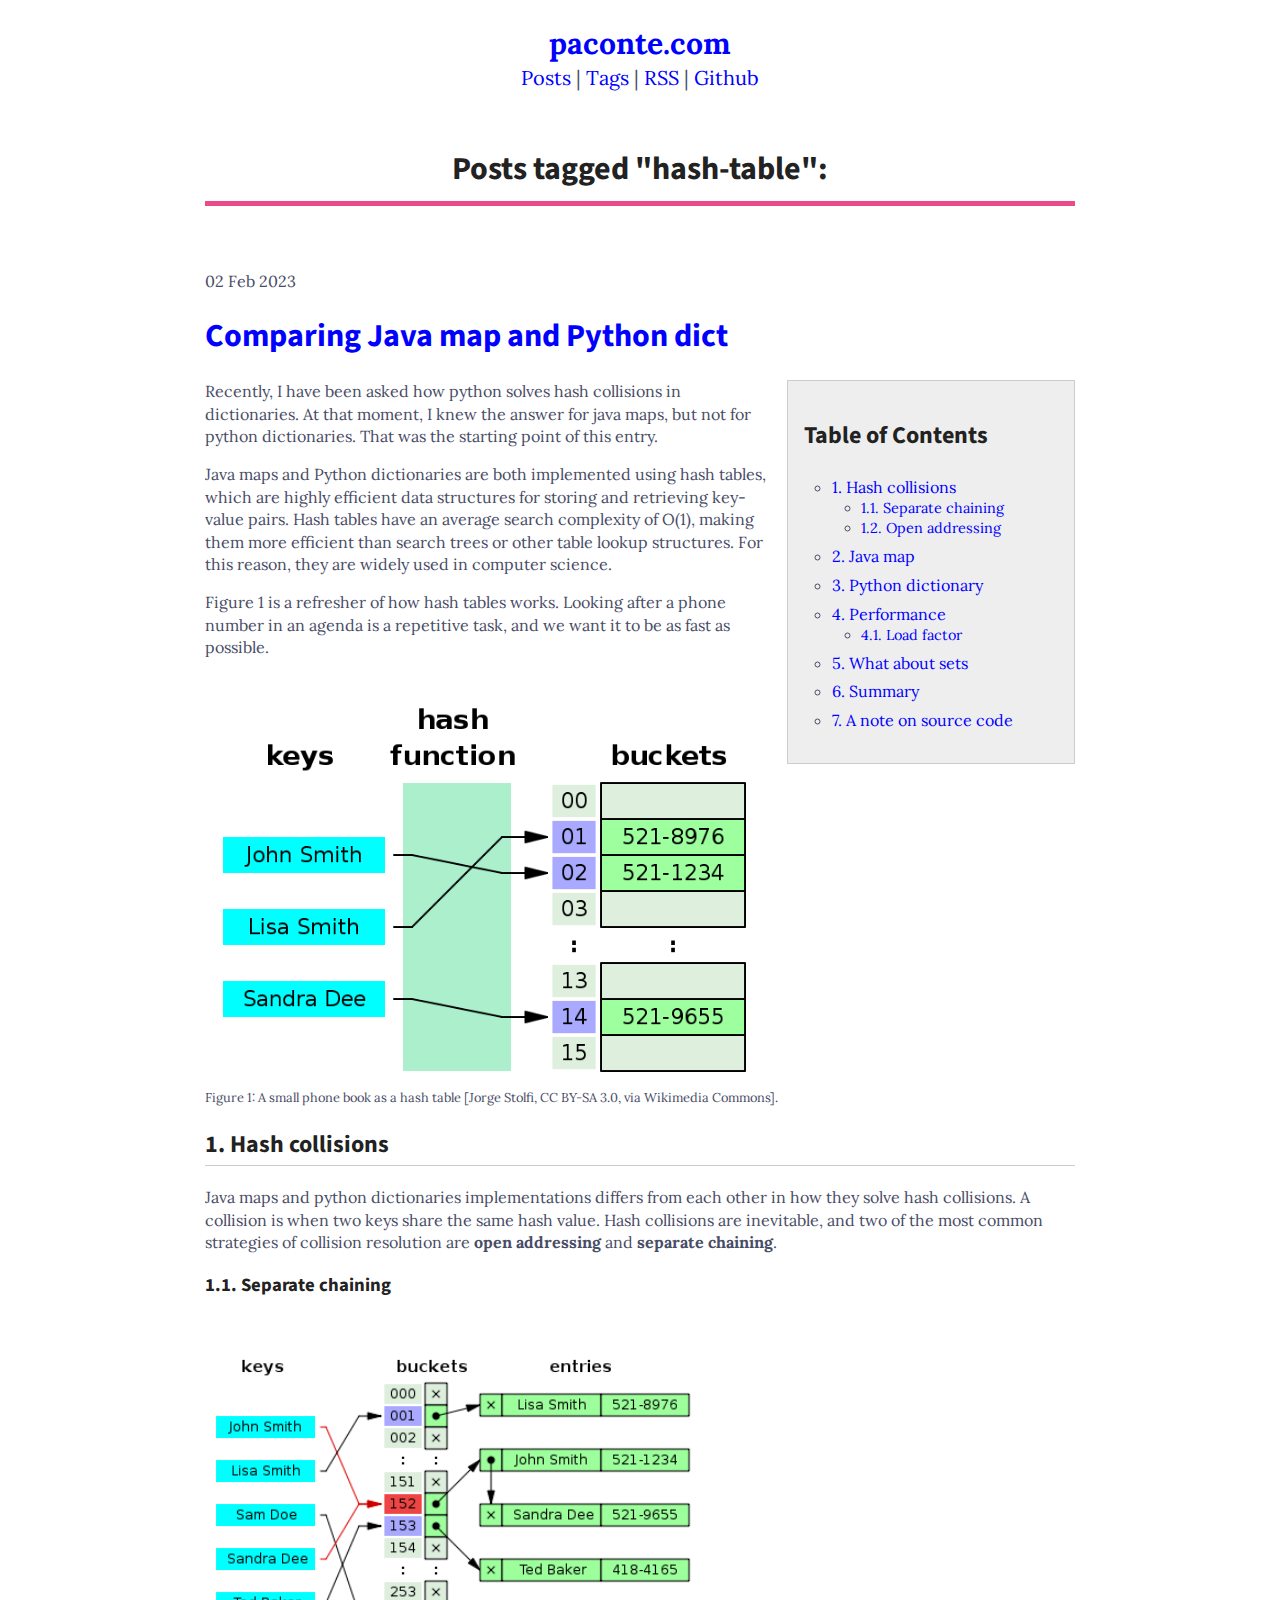
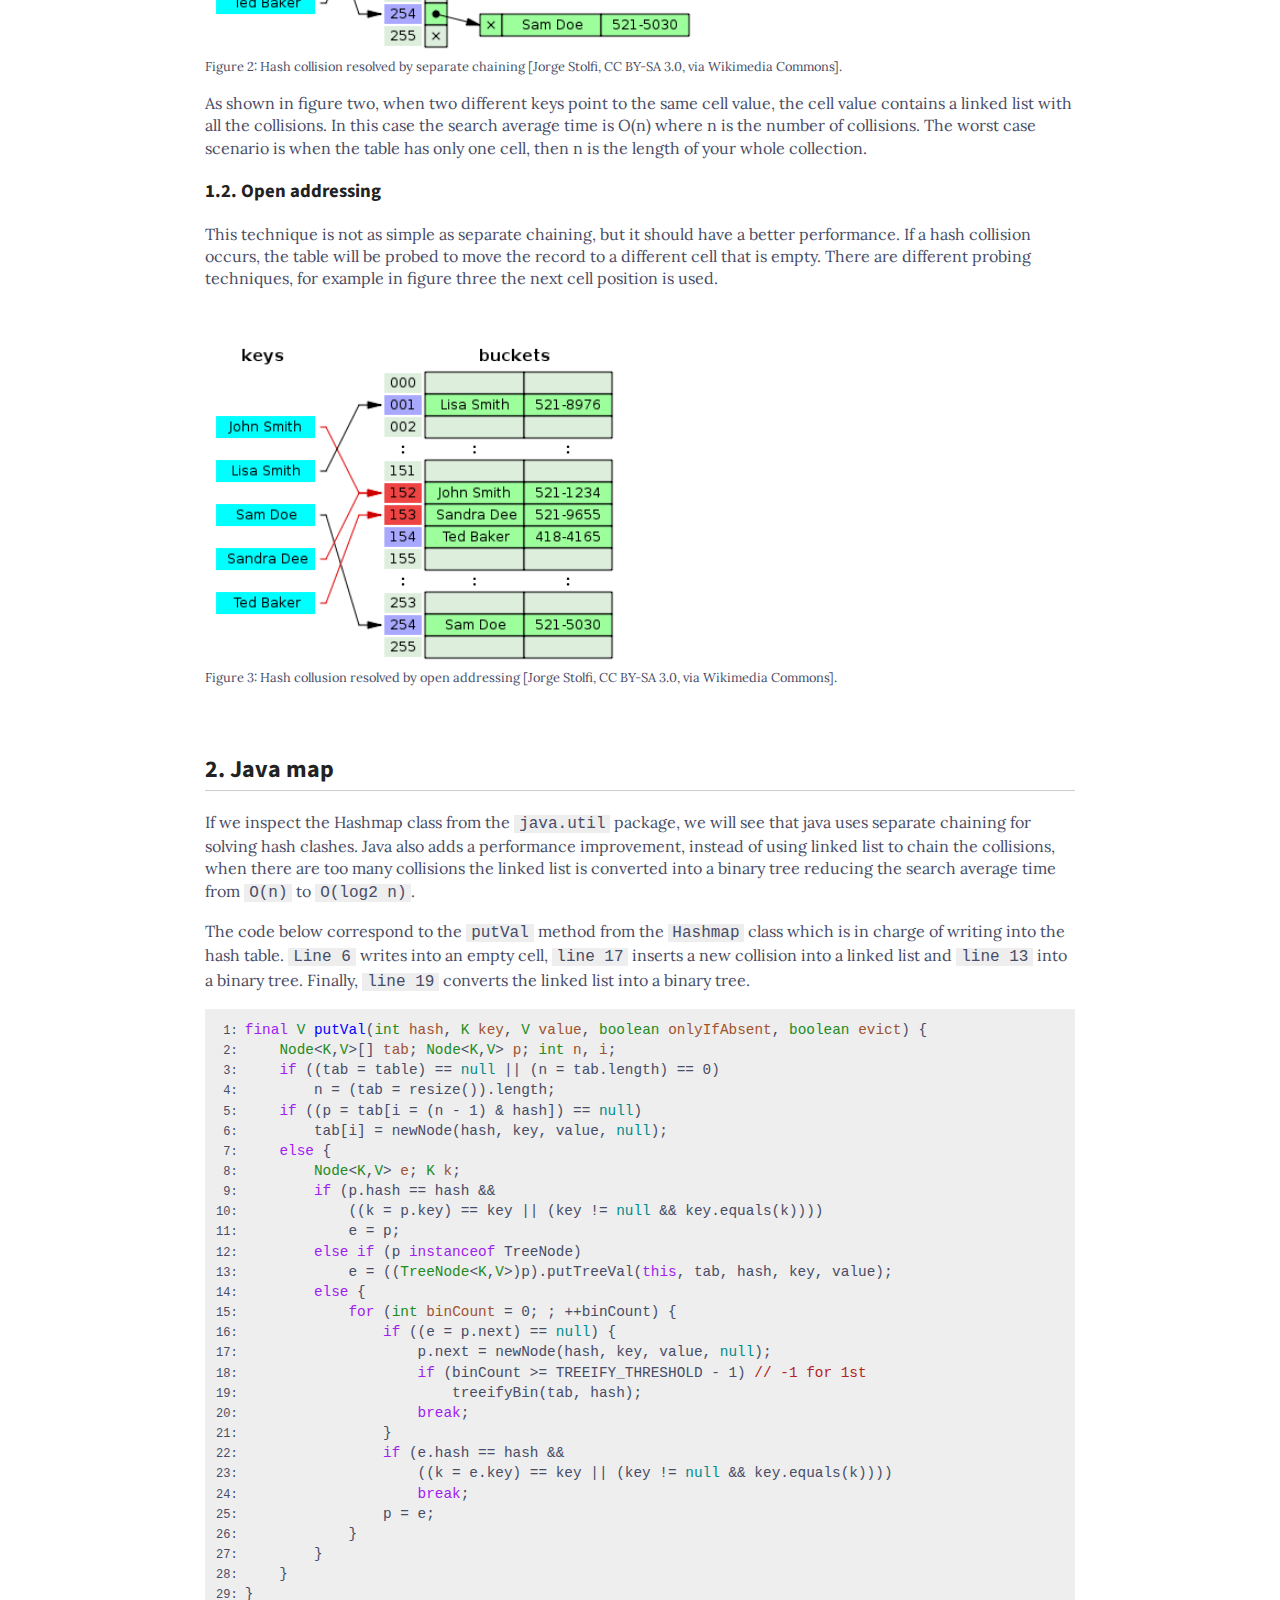
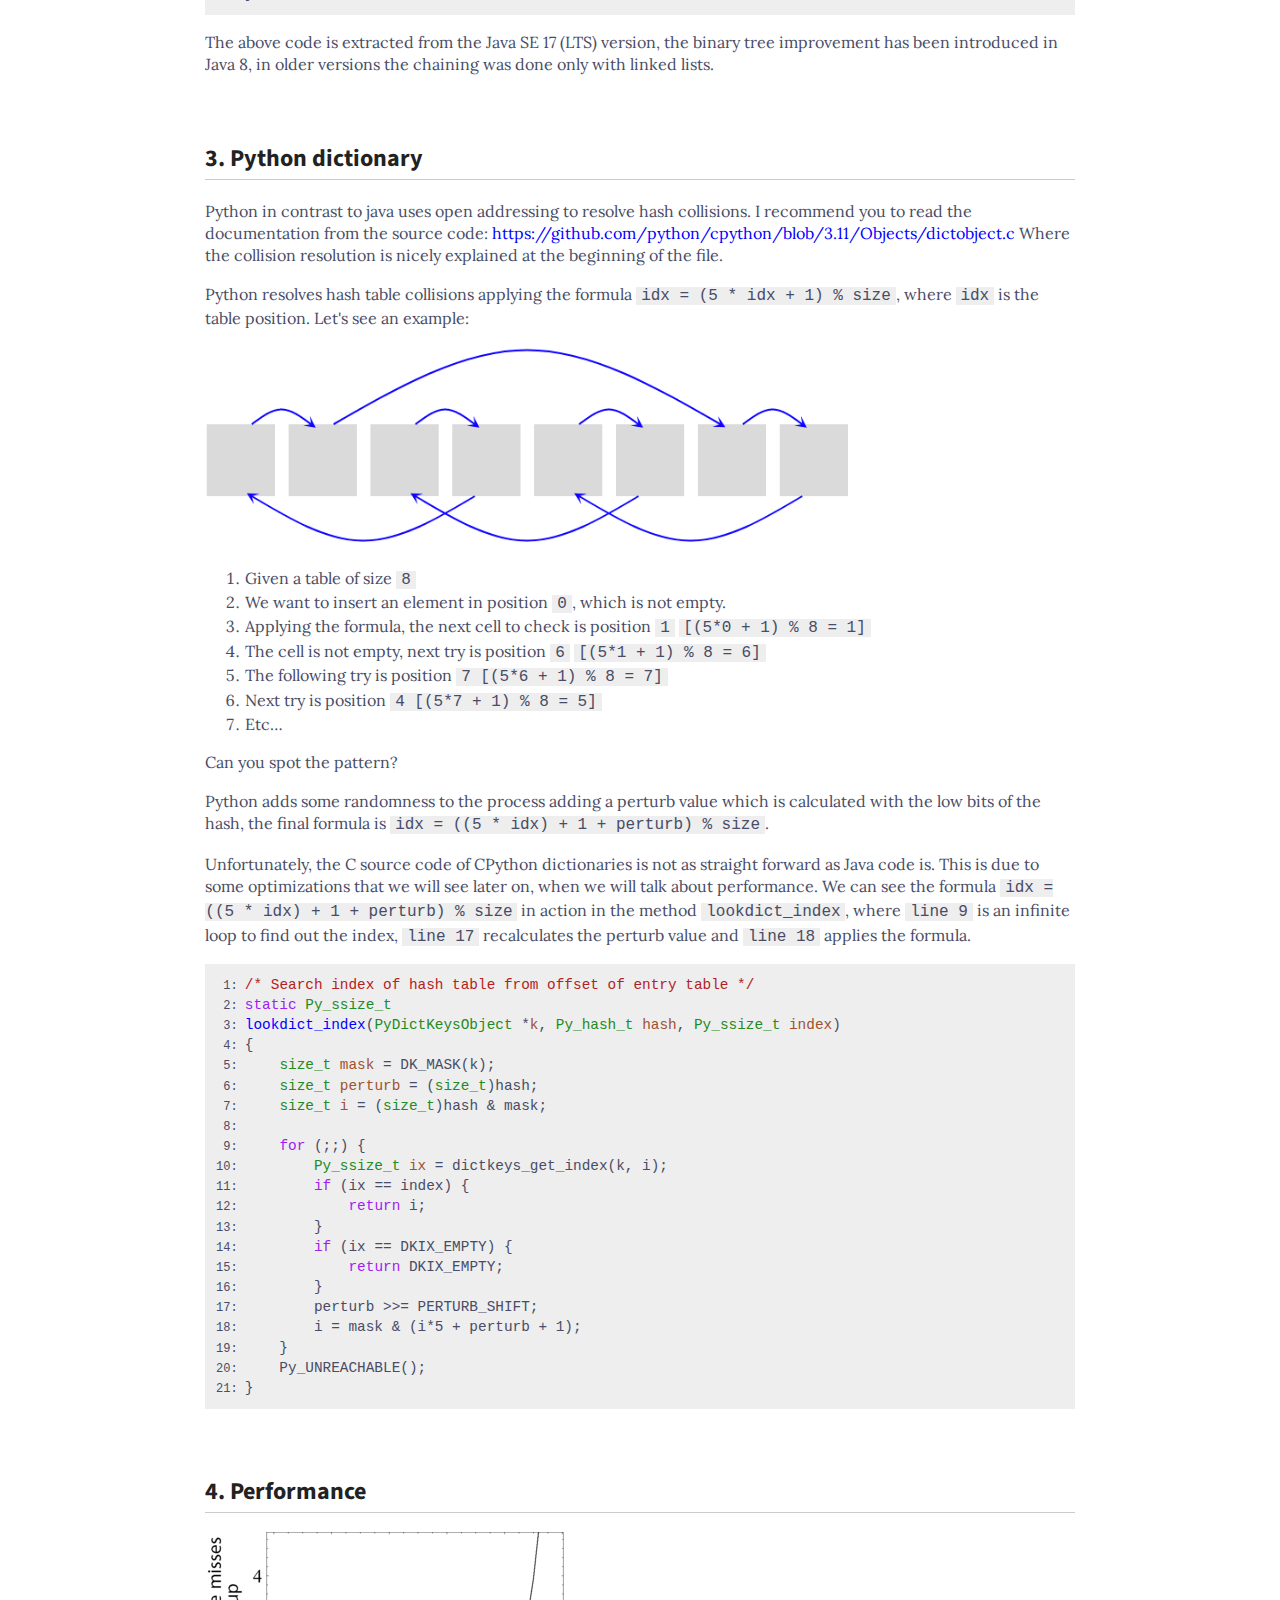
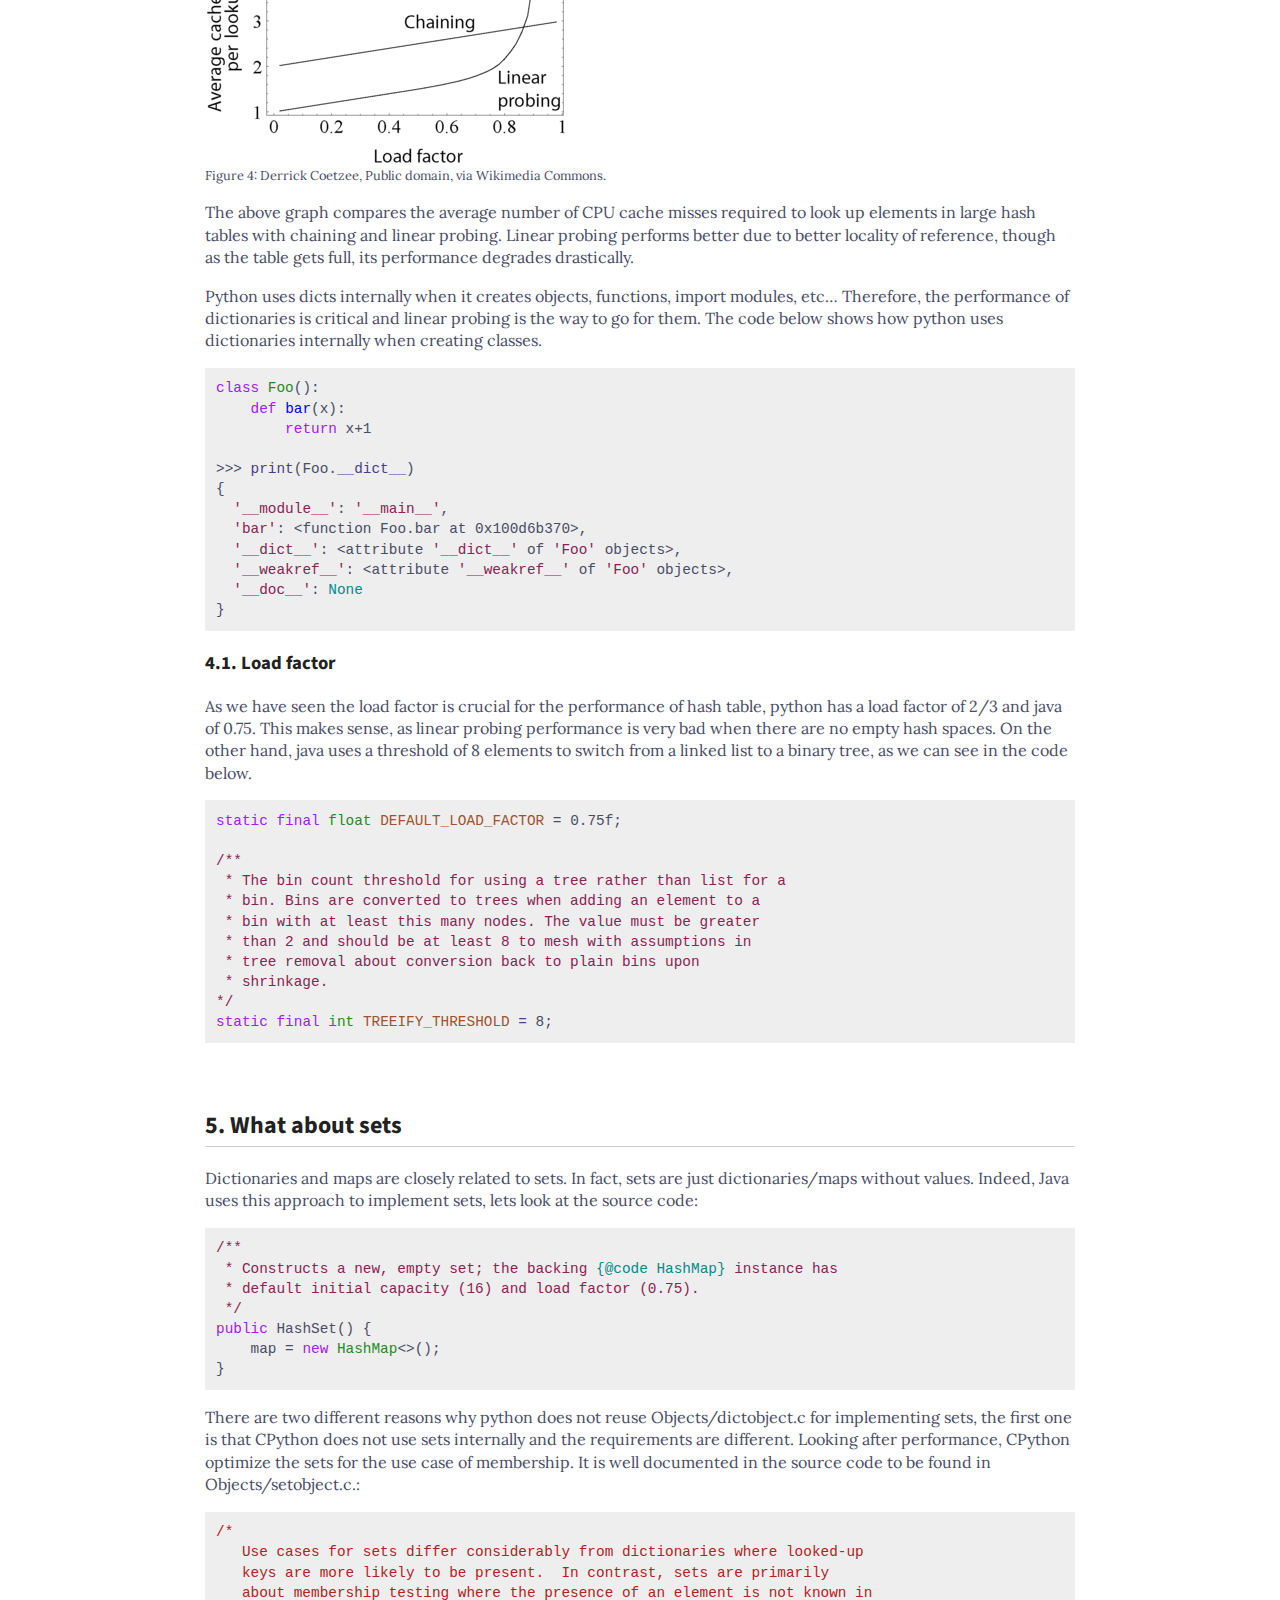
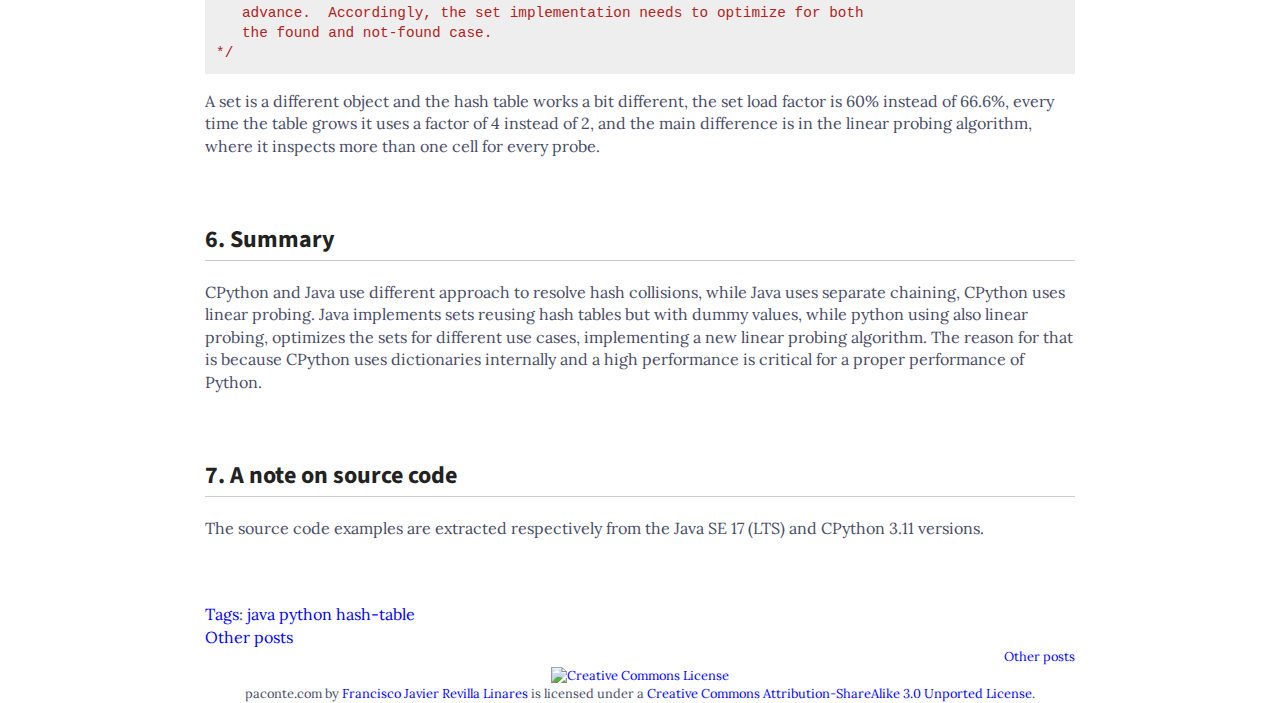
==== commit 7fa18442: "Getting ready to publish builder pattern post." ====
--- a/tag-hash-table.html
+++ b/tag-hash-table.html
@@ -24,27 +24,27 @@
 <br></div>
 <div id="content">
 <h1 class="title">Posts tagged "hash-table":</h1>
-<div class="post-date">02 Feb 2023</div><h1 class="post-title"><a href="https://paconte.com/2023-02-02-comparing-java-map-and-python-dictionary.html">Comparing java map and python dict</a></h1>
+<div class="post-date">02 Feb 2023</div><h1 class="post-title"><a href="https://paconte.com/2023-02-02-comparing-java-map-and-python-dictionary.html">Comparing Java map and Python dict</a></h1>
 <nav id="table-of-contents" role="doc-toc">
 <h2>Table of Contents</h2>
 <div id="text-table-of-contents" role="doc-toc">
 <ul>
-<li><a href="#org8d18367">1. Hash collisions</a>
+<li><a href="#org70df295">1. Hash collisions</a>
 <ul>
-<li><a href="#orgeb24349">1.1. Separate chaining</a></li>
-<li><a href="#org7d9d505">1.2. Open addressing</a></li>
+<li><a href="#org1ce7519">1.1. Separate chaining</a></li>
+<li><a href="#org8ba4c78">1.2. Open addressing</a></li>
 </ul>
 </li>
-<li><a href="#orgb540661">2. Java map</a></li>
-<li><a href="#orgffb9a43">3. Python dictionary</a></li>
-<li><a href="#org7fec450">4. Performance</a>
+<li><a href="#orgf114c71">2. Java map</a></li>
+<li><a href="#org7e0e4db">3. Python dictionary</a></li>
+<li><a href="#org5642fd6">4. Performance</a>
 <ul>
-<li><a href="#org183f72b">4.1. Load factor</a></li>
+<li><a href="#orgb3240c8">4.1. Load factor</a></li>
 </ul>
 </li>
-<li><a href="#orgb569bdc">5. What about sets</a></li>
-<li><a href="#org23e3da2">6. Summary</a></li>
-<li><a href="#org6f526eb">7. A note on source code</a></li>
+<li><a href="#org80655b3">5. What about sets</a></li>
+<li><a href="#orgb374ad8">6. Summary</a></li>
+<li><a href="#org1a98dad">7. A note on source code</a></li>
 </ul>
 </div>
 </nav>
@@ -55,11 +55,11 @@
 </p>
 
 <p>
-Both data structures, java maps and python dictionaries, are implemented
-using hash tables. One of the most important feature of hash tables is 
-that the average search complexity is O(1). Hash tables turn out to be on
-average more efficient than search trees or any other table lookup
-structure. For this reason, they are widely used in computer science.<br>
+Java maps and Python dictionaries are both implemented using hash tables,
+which are highly efficient data structures for storing and retrieving
+key-value pairs. Hash tables have an average search complexity of O(1),
+making them more efficient than search trees or other table lookup
+structures. For this reason, they are widely used in computer science.<br>
 </p>
 
 <p>
@@ -69,15 +69,15 @@
 </p>
 
 
-<figure id="org9284dd5">
+<figure id="org73f6ec6">
 <img src="./images/comparing-java-map-python-dict/hash_table_example_630x460px.svg.png" alt="hash_table_example_630x460px.svg.png" width="567px" height="414px">
 
 <figcaption><span class="figure-number">Figure 1: </span>A small phone book as a hash table [Jorge Stolfi, CC BY-SA 3.0, via Wikimedia Commons].</figcaption>
 </figure>
 
 
-<div id="outline-container-org8d18367" class="outline-2">
-<h2 id="org8d18367"><span class="section-number-2">1.</span> Hash collisions</h2>
+<div id="outline-container-org70df295" class="outline-2">
+<h2 id="org70df295"><span class="section-number-2">1.</span> Hash collisions</h2>
 <div class="outline-text-2" id="text-1">
 <p>
 Java maps and python dictionaries implementations differs from each
@@ -88,11 +88,11 @@
 </p>
 </div>
 
-<div id="outline-container-orgeb24349" class="outline-3">
-<h3 id="orgeb24349"><span class="section-number-3">1.1.</span> Separate chaining</h3>
+<div id="outline-container-org1ce7519" class="outline-3">
+<h3 id="org1ce7519"><span class="section-number-3">1.1.</span> Separate chaining</h3>
 <div class="outline-text-3" id="text-1-1">
 
-<figure id="org6eb16a6">
+<figure id="org4cdca4a">
 <img src="./images/comparing-java-map-python-dict/hash_table_chaining_450x310px.svg.png" alt="hash_table_chaining_450x310px.svg.png" width="495px" height="341px">
 
 <figcaption><span class="figure-number">Figure 2: </span>Hash collision resolved by separate chaining [Jorge Stolfi, CC BY-SA 3.0, via Wikimedia Commons].</figcaption>
@@ -108,8 +108,8 @@
 </div>
 </div>
 
-<div id="outline-container-org7d9d505" class="outline-3">
-<h3 id="org7d9d505"><span class="section-number-3">1.2.</span> Open addressing</h3>
+<div id="outline-container-org8ba4c78" class="outline-3">
+<h3 id="org8ba4c78"><span class="section-number-3">1.2.</span> Open addressing</h3>
 <div class="outline-text-3" id="text-1-2">
 <p>
 This technique is not as simple as separate chaining, but it should have a
@@ -119,7 +119,7 @@
 </p>
 
 
-<figure id="orge986632">
+<figure id="org0f0d31f">
 <img src="./images/comparing-java-map-python-dict/hash_table_open_addressing_380x330px.svg.png" alt="hash_table_open_addressing_380x330px.svg.png" width="418px" height="363px">
 
 <figcaption><span class="figure-number">Figure 3: </span>Hash collusion resolved by open addressing [Jorge Stolfi, CC BY-SA 3.0, via Wikimedia Commons].</figcaption>
@@ -129,8 +129,8 @@
 </div>
 
 
-<div id="outline-container-orgb540661" class="outline-2">
-<h2 id="orgb540661"><span class="section-number-2">2.</span> Java map</h2>
+<div id="outline-container-orgf114c71" class="outline-2">
+<h2 id="orgf114c71"><span class="section-number-2">2.</span> Java map</h2>
 <div class="outline-text-2" id="text-2">
 <p>
 If we inspect the Hashmap class from the <code>java.util</code> package, we will see
@@ -192,8 +192,8 @@
 </div>
 
 
-<div id="outline-container-orgffb9a43" class="outline-2">
-<h2 id="orgffb9a43"><span class="section-number-2">3.</span> Python dictionary</h2>
+<div id="outline-container-org7e0e4db" class="outline-2">
+<h2 id="org7e0e4db"><span class="section-number-2">3.</span> Python dictionary</h2>
 <div class="outline-text-2" id="text-3">
 <p>
 Python in contrast to java uses open addressing to resolve hash collisions.
@@ -210,7 +210,7 @@
 </p>
 
 
-<figure id="org8027142">
+<figure id="orgf20b96d">
 <img src="./images/comparing-java-map-python-dict/python_open_chaining_formula_720x228px.png" alt="python_open_chaining_formula_720x228px.png" width="648px" height="205px">
 
 </figure>
@@ -274,11 +274,11 @@
 </div>
 </div>
 
-<div id="outline-container-org7fec450" class="outline-2">
-<h2 id="org7fec450"><span class="section-number-2">4.</span> Performance</h2>
+<div id="outline-container-org5642fd6" class="outline-2">
+<h2 id="org5642fd6"><span class="section-number-2">4.</span> Performance</h2>
 <div class="outline-text-2" id="text-4">
 
-<figure id="orga9baba5">
+<figure id="org3791d3c">
 <img src="./images/comparing-java-map-python-dict/hash_table_average_insertion_time_362x235px.png" alt="hash_table_average_insertion_time_362x235px.png" width="362px" height="235px">
 
 <figcaption><span class="figure-number">Figure 4: </span>Derrick Coetzee, Public domain, via Wikimedia Commons.</figcaption>
@@ -318,8 +318,8 @@
 </div>
 
 
-<div id="outline-container-org183f72b" class="outline-3">
-<h3 id="org183f72b"><span class="section-number-3">4.1.</span> Load factor</h3>
+<div id="outline-container-orgb3240c8" class="outline-3">
+<h3 id="orgb3240c8"><span class="section-number-3">4.1.</span> Load factor</h3>
 <div class="outline-text-3" id="text-4-1">
 <p>
 As we have seen the load factor is crucial for the performance of hash table,
@@ -348,8 +348,8 @@
 </div>
 
 
-<div id="outline-container-orgb569bdc" class="outline-2">
-<h2 id="orgb569bdc"><span class="section-number-2">5.</span> What about sets</h2>
+<div id="outline-container-org80655b3" class="outline-2">
+<h2 id="org80655b3"><span class="section-number-2">5.</span> What about sets</h2>
 <div class="outline-text-2" id="text-5">
 <p>
 Dictionaries and maps are closely related to sets. In fact, sets are just
@@ -398,8 +398,8 @@
 </div>
 </div>
 
-<div id="outline-container-org23e3da2" class="outline-2">
-<h2 id="org23e3da2"><span class="section-number-2">6.</span> Summary</h2>
+<div id="outline-container-orgb374ad8" class="outline-2">
+<h2 id="orgb374ad8"><span class="section-number-2">6.</span> Summary</h2>
 <div class="outline-text-2" id="text-6">
 <p>
 CPython and Java use different approach to resolve hash collisions,
@@ -413,8 +413,8 @@
 </div>
 </div>
 
-<div id="outline-container-org6f526eb" class="outline-2">
-<h2 id="org6f526eb"><span class="section-number-2">7.</span> A note on source code</h2>
+<div id="outline-container-org1a98dad" class="outline-2">
+<h2 id="org1a98dad"><span class="section-number-2">7.</span> A note on source code</h2>
 <div class="outline-text-2" id="text-7">
 <p>
 The source code examples are extracted respectively from the Java SE 17
